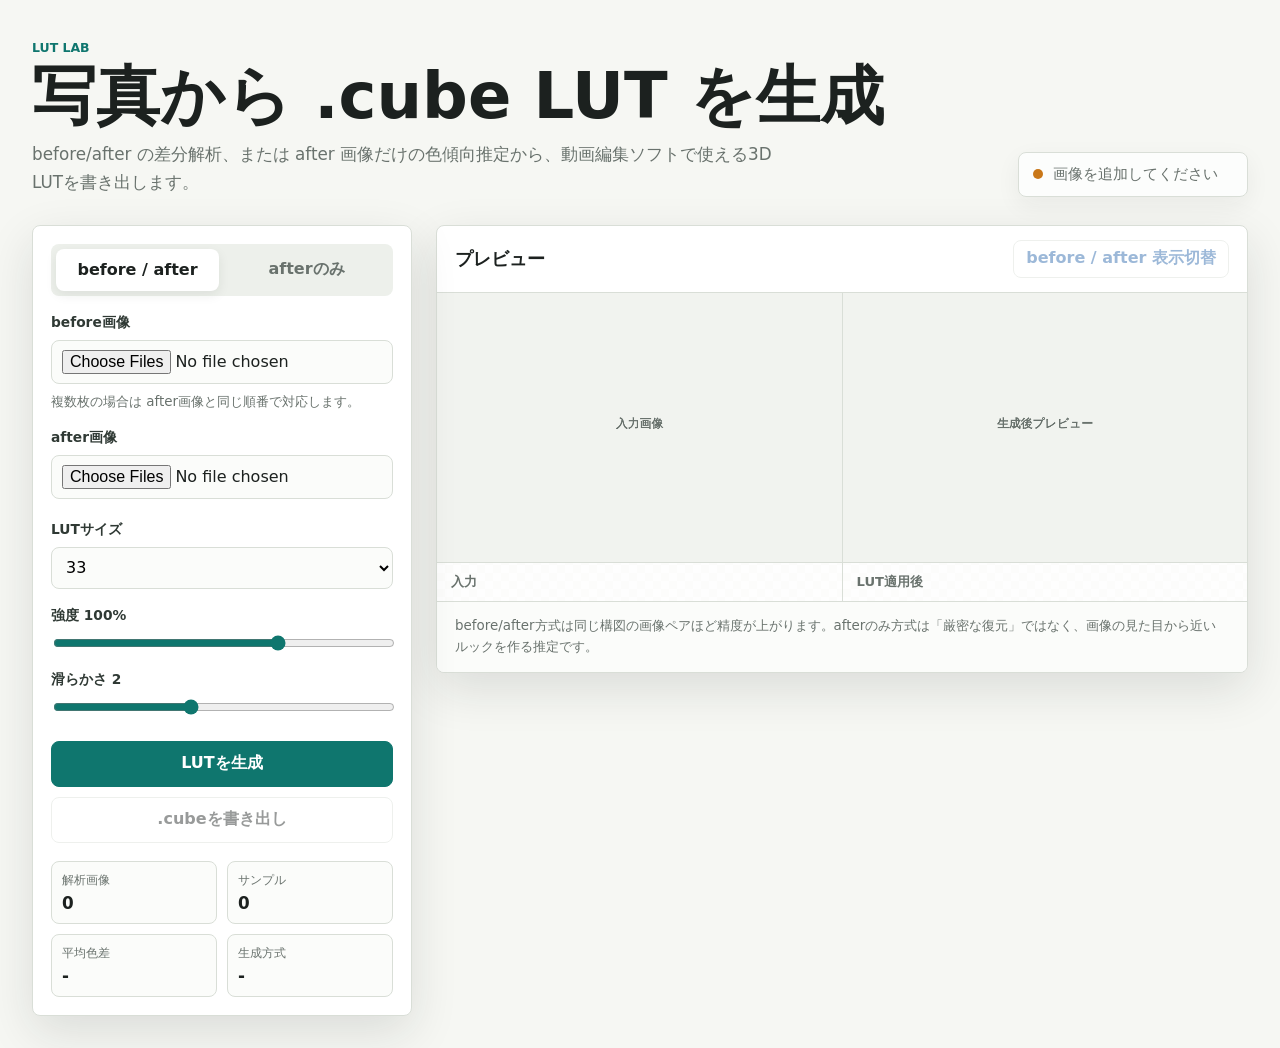
==== index.html @ 994d9825 "Build LUT generator web app" ====
<!doctype html>
<html lang="ja">
  <head>
    <meta charset="utf-8" />
    <meta name="viewport" content="width=device-width, initial-scale=1" />
    <title>LUT Lab</title>
    <link rel="stylesheet" href="styles.css" />
  </head>
  <body>
    <main class="app-shell">
      <section class="hero">
        <div>
          <p class="eyebrow">LUT Lab</p>
          <h1>写真から .cube LUT を生成</h1>
          <p class="lead">
            before/after の差分解析、または after 画像だけの色傾向推定から、動画編集ソフトで使える3D LUTを書き出します。
          </p>
        </div>
        <div class="status-panel" aria-live="polite">
          <span class="status-dot" id="statusDot"></span>
          <span id="statusText">画像を追加してください</span>
        </div>
      </section>

      <section class="workspace">
        <aside class="controls" aria-label="LUT生成設定">
          <div class="mode-tabs" role="tablist" aria-label="生成モード">
            <button class="mode-tab is-active" id="pairModeBtn" type="button" data-mode="pair">before / after</button>
            <button class="mode-tab" id="lookModeBtn" type="button" data-mode="look">afterのみ</button>
          </div>

          <div class="mode-panel is-active" id="pairPanel">
            <div class="input-group">
              <label for="beforeFiles">before画像</label>
              <input id="beforeFiles" type="file" accept="image/*" multiple />
              <p class="hint">複数枚の場合は after画像と同じ順番で対応します。</p>
            </div>
            <div class="input-group">
              <label for="afterFiles">after画像</label>
              <input id="afterFiles" type="file" accept="image/*" multiple />
            </div>
          </div>

          <div class="mode-panel" id="lookPanel">
            <div class="input-group">
              <label for="lookFiles">after画像</label>
              <input id="lookFiles" type="file" accept="image/*" multiple />
              <p class="hint">複数枚を使うと、単一写真の偏りを減らして共通の色傾向を拾いやすくなります。</p>
            </div>
          </div>

          <div class="settings-grid">
            <div class="input-group">
              <label for="lutSize">LUTサイズ</label>
              <select id="lutSize">
                <option value="17">17</option>
                <option value="33" selected>33</option>
              </select>
            </div>
            <div class="input-group">
              <label for="strength">強度 <span id="strengthValue">100%</span></label>
              <input id="strength" type="range" min="0" max="150" value="100" />
            </div>
            <div class="input-group">
              <label for="smoothness">滑らかさ <span id="smoothnessValue">2</span></label>
              <input id="smoothness" type="range" min="0" max="5" value="2" />
            </div>
          </div>

          <div class="actions">
            <button class="primary" id="generateBtn" type="button">LUTを生成</button>
            <button id="downloadBtn" type="button" disabled>.cubeを書き出し</button>
          </div>

          <dl class="metrics">
            <div>
              <dt>解析画像</dt>
              <dd id="metricImages">0</dd>
            </div>
            <div>
              <dt>サンプル</dt>
              <dd id="metricSamples">0</dd>
            </div>
            <div>
              <dt>平均色差</dt>
              <dd id="metricDelta">-</dd>
            </div>
            <div>
              <dt>生成方式</dt>
              <dd id="metricMode">-</dd>
            </div>
          </dl>
        </aside>

        <section class="preview-area" aria-label="プレビュー">
          <div class="preview-toolbar">
            <h2>プレビュー</h2>
            <button id="swapPreviewBtn" type="button" disabled>before / after 表示切替</button>
          </div>
          <div class="canvas-grid">
            <figure>
              <canvas id="sourceCanvas" width="960" height="640"></canvas>
              <figcaption>入力</figcaption>
            </figure>
            <figure>
              <canvas id="resultCanvas" width="960" height="640"></canvas>
              <figcaption>LUT適用後</figcaption>
            </figure>
          </div>
          <div class="notes">
            <p>
              before/after方式は同じ構図の画像ペアほど精度が上がります。afterのみ方式は「厳密な復元」ではなく、画像の見た目から近いルックを作る推定です。
            </p>
          </div>
        </section>
      </section>
    </main>

    <script src="app.js"></script>
  </body>
</html>
---- styles.css ----
:root {
  color-scheme: light;
  --bg: #f6f7f3;
  --paper: #ffffff;
  --ink: #1c211f;
  --muted: #69726d;
  --line: #d9ded7;
  --accent: #0f766e;
  --accent-strong: #115e59;
  --amber: #c97718;
  --blue: #2563a9;
  --shadow: 0 16px 48px rgba(28, 33, 31, 0.12);
}

* {
  box-sizing: border-box;
}

body {
  margin: 0;
  min-height: 100vh;
  background: var(--bg);
  color: var(--ink);
  font-family:
    Inter, ui-sans-serif, system-ui, -apple-system, BlinkMacSystemFont, "Segoe UI",
    sans-serif;
}

button,
input,
select {
  font: inherit;
}

button {
  border: 1px solid var(--line);
  border-radius: 8px;
  background: var(--paper);
  color: var(--ink);
  cursor: pointer;
}

button:disabled {
  cursor: not-allowed;
  opacity: 0.45;
}

.app-shell {
  width: min(1440px, 100%);
  margin: 0 auto;
  padding: 32px;
}

.hero {
  display: grid;
  grid-template-columns: minmax(0, 1fr) auto;
  gap: 24px;
  align-items: end;
  padding: 8px 0 28px;
}

.eyebrow {
  margin: 0 0 10px;
  color: var(--accent);
  font-size: 0.78rem;
  font-weight: 800;
  letter-spacing: 0;
  text-transform: uppercase;
}

h1,
h2,
p {
  margin-top: 0;
}

h1 {
  margin-bottom: 12px;
  font-size: clamp(2.1rem, 5vw, 4.8rem);
  line-height: 0.98;
  letter-spacing: 0;
}

.lead {
  max-width: 760px;
  margin-bottom: 0;
  color: var(--muted);
  font-size: 1.05rem;
  line-height: 1.7;
}

.status-panel {
  display: flex;
  min-width: 230px;
  align-items: center;
  gap: 10px;
  border: 1px solid var(--line);
  border-radius: 8px;
  background: rgba(255, 255, 255, 0.74);
  padding: 12px 14px;
  box-shadow: 0 8px 24px rgba(28, 33, 31, 0.06);
  color: var(--muted);
  font-size: 0.92rem;
}

.status-dot {
  width: 10px;
  height: 10px;
  flex: 0 0 auto;
  border-radius: 999px;
  background: var(--amber);
}

.status-dot.ready {
  background: var(--accent);
}

.status-dot.error {
  background: #b42318;
}

.workspace {
  display: grid;
  grid-template-columns: 380px minmax(0, 1fr);
  gap: 24px;
  align-items: start;
}

.controls,
.preview-area {
  border: 1px solid var(--line);
  border-radius: 8px;
  background: var(--paper);
  box-shadow: var(--shadow);
}

.controls {
  position: sticky;
  top: 24px;
  padding: 18px;
}

.mode-tabs {
  display: grid;
  grid-template-columns: 1fr 1fr;
  gap: 6px;
  margin-bottom: 18px;
  border-radius: 8px;
  background: #edf0eb;
  padding: 5px;
}

.mode-tab {
  min-height: 42px;
  border: 0;
  background: transparent;
  color: var(--muted);
  font-weight: 750;
}

.mode-tab.is-active {
  background: var(--paper);
  color: var(--ink);
  box-shadow: 0 4px 12px rgba(28, 33, 31, 0.08);
}

.mode-panel {
  display: none;
}

.mode-panel.is-active {
  display: block;
}

.input-group {
  display: grid;
  gap: 8px;
  margin-bottom: 16px;
}

label {
  color: #2f3934;
  font-size: 0.86rem;
  font-weight: 800;
}

input[type="file"],
select {
  width: 100%;
  min-height: 42px;
  border: 1px solid var(--line);
  border-radius: 8px;
  background: #fbfcfa;
  padding: 9px 10px;
}

input[type="range"] {
  width: 100%;
  accent-color: var(--accent);
}

.hint,
.notes p {
  margin: 0;
  color: var(--muted);
  font-size: 0.84rem;
  line-height: 1.55;
}

.settings-grid {
  display: grid;
  grid-template-columns: 1fr;
  gap: 2px;
  padding-top: 6px;
}

.actions {
  display: grid;
  grid-template-columns: 1fr;
  gap: 10px;
  margin: 8px 0 18px;
}

.actions button {
  min-height: 46px;
  font-weight: 800;
}

.actions .primary {
  border-color: var(--accent);
  background: var(--accent);
  color: #fff;
}

.actions .primary:hover {
  background: var(--accent-strong);
}

.metrics {
  display: grid;
  grid-template-columns: 1fr 1fr;
  gap: 10px;
  margin: 0;
}

.metrics div {
  border: 1px solid var(--line);
  border-radius: 8px;
  background: #fbfcfa;
  padding: 10px;
}

.metrics dt {
  color: var(--muted);
  font-size: 0.76rem;
}

.metrics dd {
  margin: 4px 0 0;
  font-size: 1.05rem;
  font-weight: 850;
}

.preview-area {
  overflow: hidden;
}

.preview-toolbar {
  display: flex;
  min-height: 66px;
  align-items: center;
  justify-content: space-between;
  gap: 16px;
  border-bottom: 1px solid var(--line);
  padding: 14px 18px;
}

.preview-toolbar h2 {
  margin: 0;
  font-size: 1.1rem;
}

.preview-toolbar button {
  min-height: 38px;
  padding: 0 12px;
  color: var(--blue);
  font-weight: 750;
}

.canvas-grid {
  display: grid;
  grid-template-columns: 1fr 1fr;
  gap: 1px;
  background: var(--line);
}

figure {
  display: grid;
  gap: 0;
  margin: 0;
  background:
    linear-gradient(45deg, #e5e9e2 25%, transparent 25%),
    linear-gradient(-45deg, #e5e9e2 25%, transparent 25%),
    linear-gradient(45deg, transparent 75%, #e5e9e2 75%),
    linear-gradient(-45deg, transparent 75%, #e5e9e2 75%);
  background-color: #f9faf8;
  background-position:
    0 0,
    0 8px,
    8px -8px,
    -8px 0;
  background-size: 16px 16px;
}

canvas {
  display: block;
  width: 100%;
  aspect-ratio: 3 / 2;
  background: #f1f3ef;
}

figcaption {
  border-top: 1px solid var(--line);
  background: rgba(255, 255, 255, 0.88);
  padding: 10px 14px;
  color: var(--muted);
  font-size: 0.82rem;
  font-weight: 750;
}

.notes {
  border-top: 1px solid var(--line);
  padding: 14px 18px;
  background: #fbfcfa;
}

@media (max-width: 980px) {
  .app-shell {
    padding: 20px;
  }

  .hero,
  .workspace {
    grid-template-columns: 1fr;
  }

  .controls {
    position: static;
  }
}

@media (max-width: 680px) {
  .app-shell {
    padding: 14px;
  }

  h1 {
    font-size: 2.2rem;
  }

  .canvas-grid {
    grid-template-columns: 1fr;
  }

  .preview-toolbar {
    align-items: stretch;
    flex-direction: column;
  }

  .metrics {
    grid-template-columns: 1fr;
  }
}
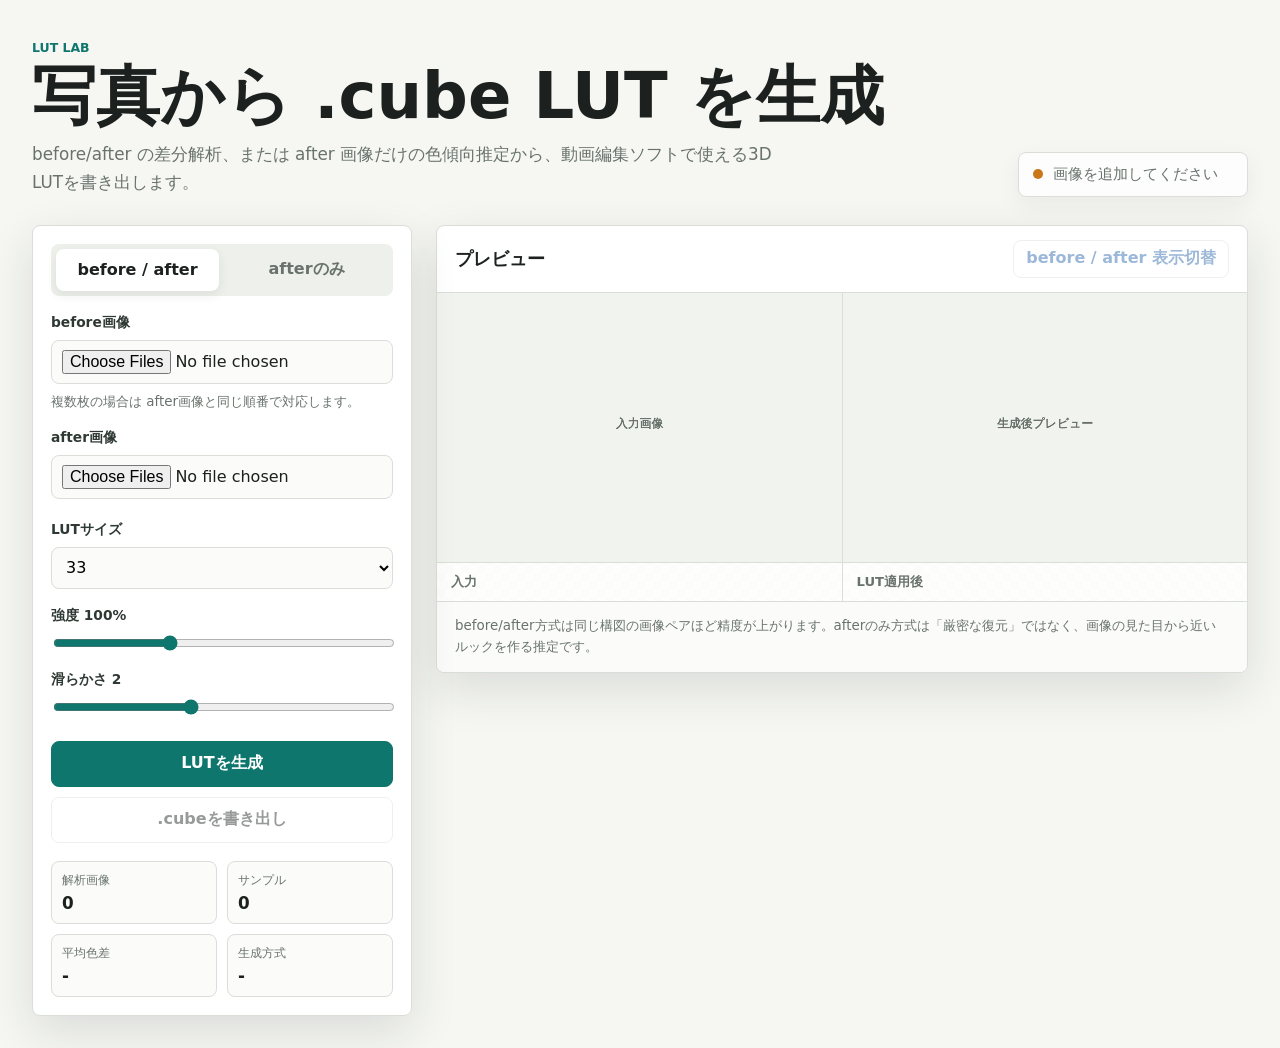
==== commit b3c9be92: "Add tone curve estimation and stronger LUT intensity" ====
--- a/index.html
+++ b/index.html
@@ -59,7 +59,7 @@
             </div>
             <div class="input-group">
               <label for="strength">強度 <span id="strengthValue">100%</span></label>
-              <input id="strength" type="range" min="0" max="150" value="100" />
+              <input id="strength" type="range" min="0" max="300" value="100" />
             </div>
             <div class="input-group">
               <label for="smoothness">滑らかさ <span id="smoothnessValue">2</span></label>
